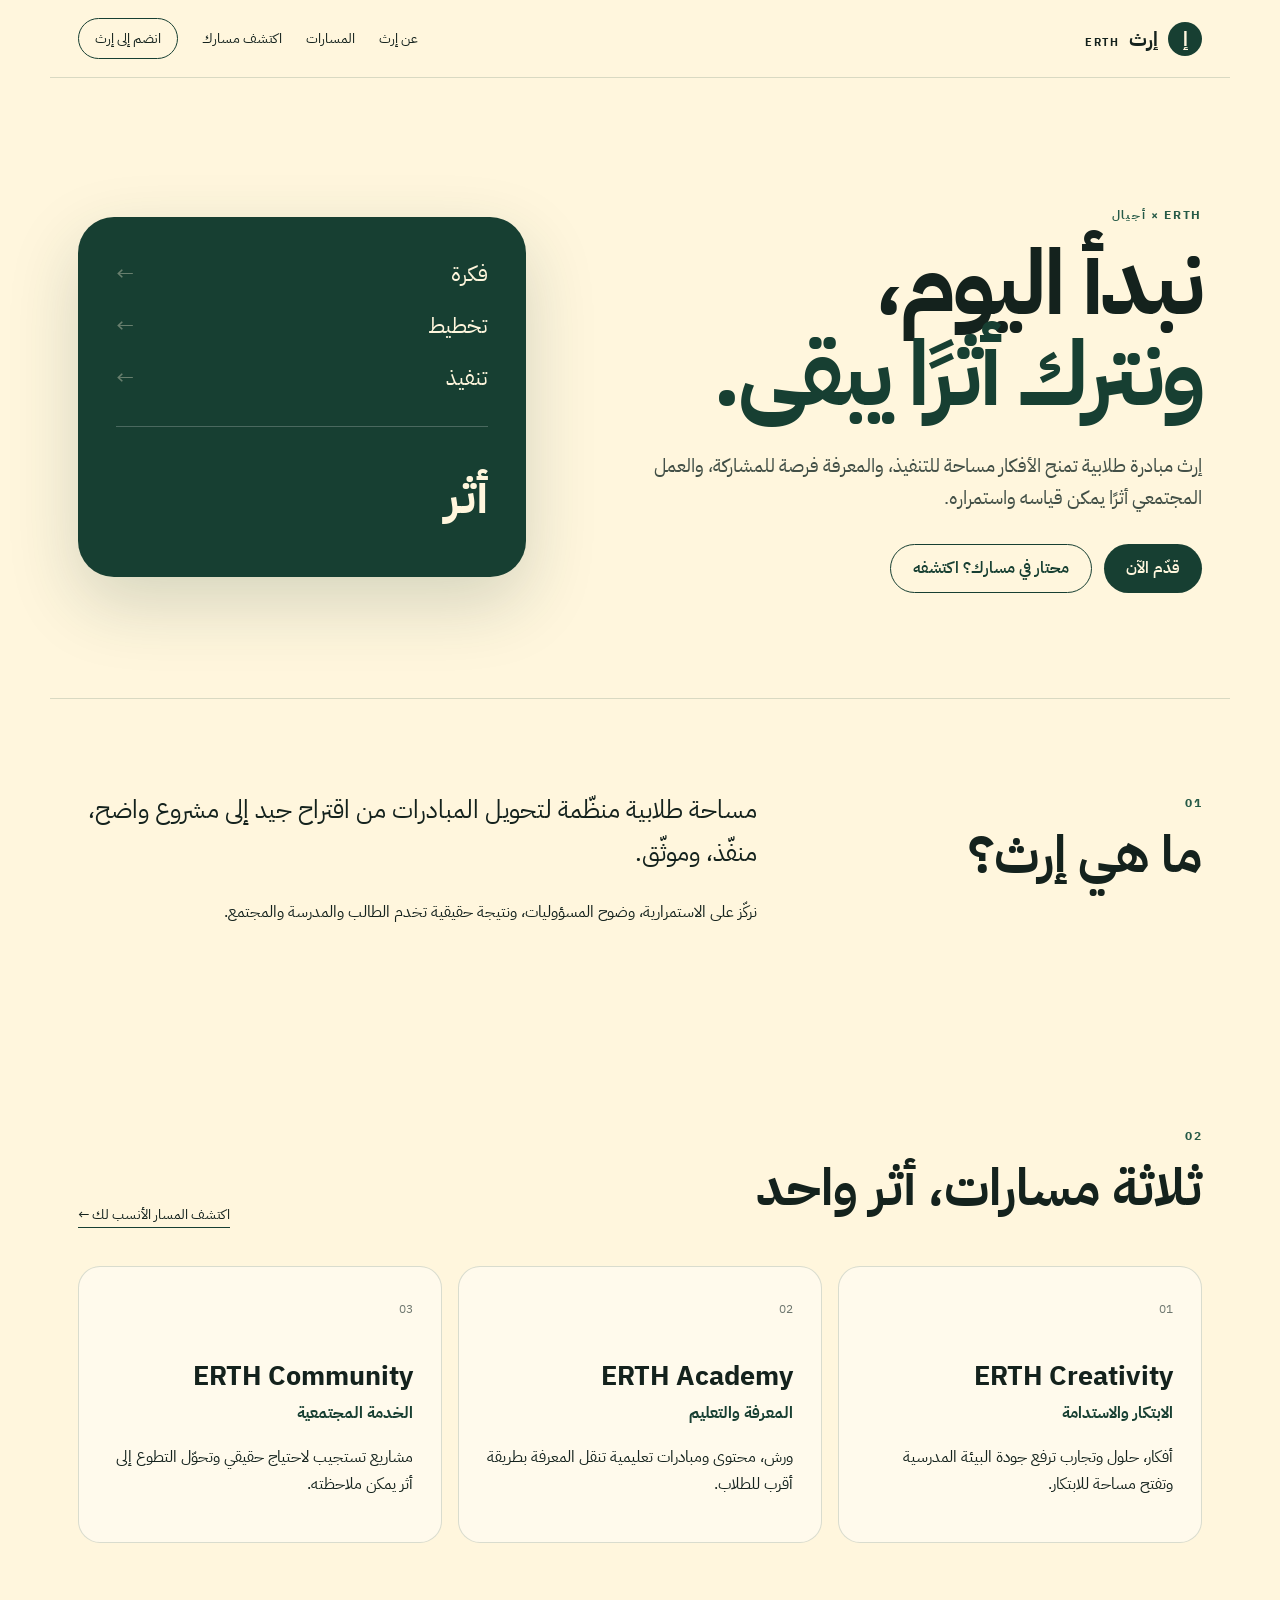
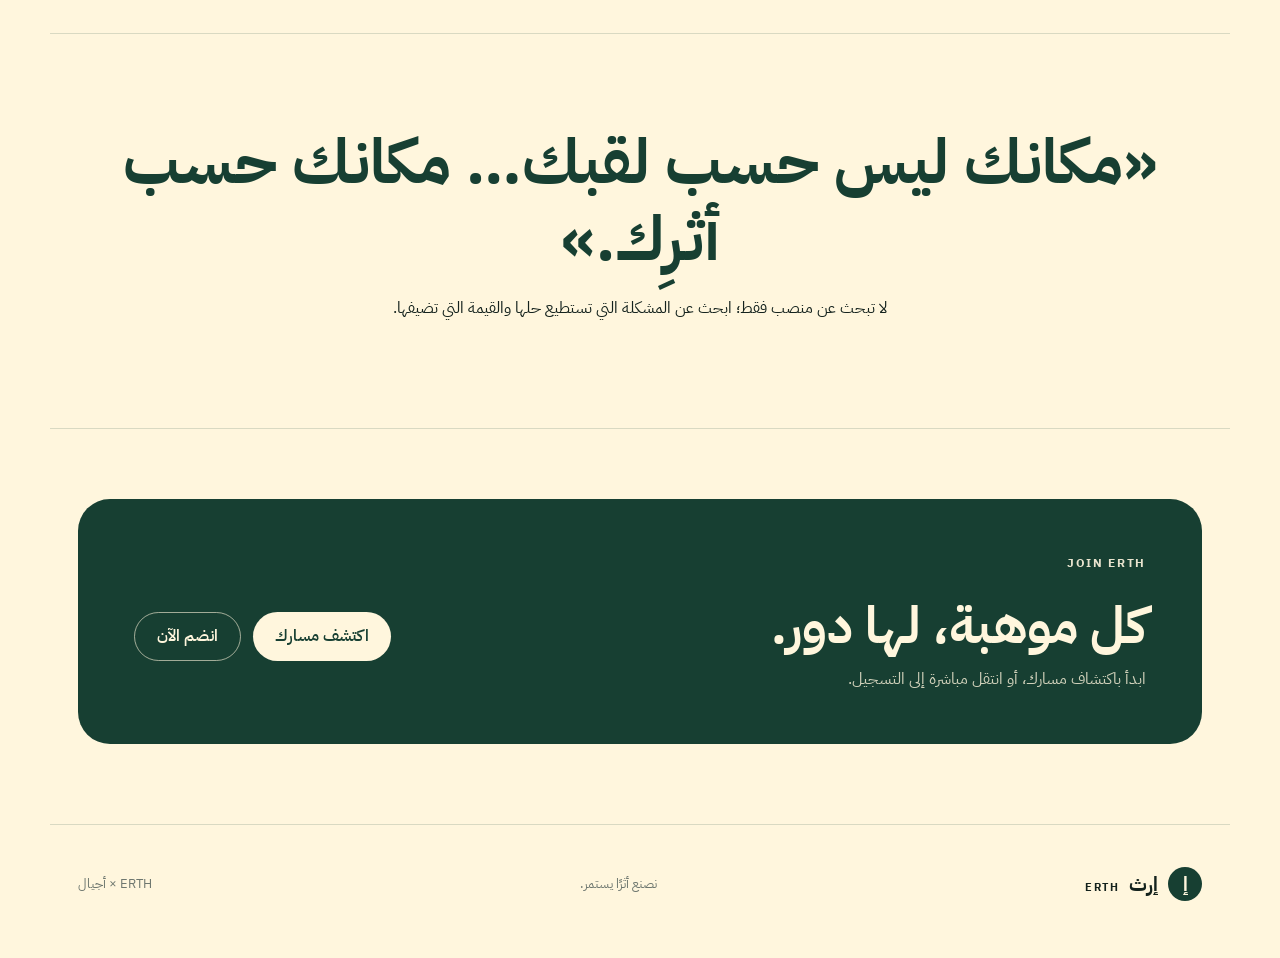
==== index.html @ 84586fab "Add files via upload" ====
<!doctype html>
<html lang="ar" dir="rtl">
<head>
  <meta charset="utf-8" />
  <meta name="viewport" content="width=device-width,initial-scale=1" />
  <meta name="theme-color" content="#173f32" />
  <title>إرث | ERTH</title>
  <meta name="description" content="إرث مبادرة طلابية تحوّل الأفكار والمعرفة والعمل المجتمعي إلى أثر يبقى." />
  <link rel="stylesheet" href="/styles.css" />
</head>
<body>
<header class="site-header">
  <a class="brand" href="/" aria-label="إرث الرئيسية"><span class="brand-mark">إ</span><span>إرث <b>ERTH</b></span></a>
  <nav><a href="#about">عن إرث</a><a href="#tracks">المسارات</a><a href="/discover-role">اكتشف مسارك</a><a class="nav-cta" href="/join">انضم إلى إرث</a></nav>
</header>
<main>
  <section class="hero">
    <div class="hero-copy">
      <span class="eyebrow">ERTH × أجيال</span>
      <h1>نبدأ اليوم،<br><em>ونترك أثرًا يبقى.</em></h1>
      <p>إرث مبادرة طلابية تمنح الأفكار مساحة للتنفيذ، والمعرفة فرصة للمشاركة، والعمل المجتمعي أثرًا يمكن قياسه واستمراره.</p>
      <div class="actions"><a class="btn primary" href="/join">قدّم الآن</a><a class="btn secondary" href="/discover-role">محتار في مسارك؟ اكتشفه</a></div>
    </div>
    <div class="hero-card" aria-label="فكرة إلى أثر">
      <span>فكرة</span><span>←</span><span>تخطيط</span><span>←</span><span>تنفيذ</span><span>←</span><strong>أثر</strong>
    </div>
  </section>

  <section id="about" class="section split">
    <div><span class="section-no">01</span><h2>ما هي إرث؟</h2></div>
    <div><p class="lead">مساحة طلابية منظّمة لتحويل المبادرات من اقتراح جيد إلى مشروع واضح، منفّذ، وموثّق.</p><p>نركّز على الاستمرارية، وضوح المسؤوليات، ونتيجة حقيقية تخدم الطالب والمدرسة والمجتمع.</p></div>
  </section>

  <section id="tracks" class="section">
    <div class="section-head"><div><span class="section-no">02</span><h2>ثلاثة مسارات، أثر واحد</h2></div><a class="text-link" href="/discover-role">اكتشف المسار الأنسب لك ←</a></div>
    <div class="track-grid">
      <article class="track-card"><span class="track-code">01</span><h3>ERTH Creativity</h3><p class="ar-title">الابتكار والاستدامة</p><p>أفكار، حلول وتجارب ترفع جودة البيئة المدرسية وتفتح مساحة للابتكار.</p></article>
      <article class="track-card"><span class="track-code">02</span><h3>ERTH Academy</h3><p class="ar-title">المعرفة والتعليم</p><p>ورش، محتوى ومبادرات تعليمية تنقل المعرفة بطريقة أقرب للطلاب.</p></article>
      <article class="track-card"><span class="track-code">03</span><h3>ERTH Community</h3><p class="ar-title">الخدمة المجتمعية</p><p>مشاريع تستجيب لاحتياج حقيقي وتحوّل التطوع إلى أثر يمكن ملاحظته.</p></article>
    </div>
  </section>

  <section class="section quote-section"><blockquote>«مكانك ليس حسب لقبك… مكانك حسب أثرِك.»</blockquote><p>لا تبحث عن منصب فقط؛ ابحث عن المشكلة التي تستطيع حلها والقيمة التي تضيفها.</p></section>

  <section class="cta-band"><div><span class="eyebrow light">JOIN ERTH</span><h2>كل موهبة، لها دور.</h2><p>ابدأ باكتشاف مسارك، أو انتقل مباشرة إلى التسجيل.</p></div><div class="actions"><a class="btn cream" href="/discover-role">اكتشف مسارك</a><a class="btn outline-light" href="/join">انضم الآن</a></div></section>
</main>
<footer><div class="brand footer-brand"><span class="brand-mark">إ</span><span>إرث <b>ERTH</b></span></div><p>نصنع أثرًا يستمر.</p><span>ERTH × أجيال</span></footer>
</body>
</html>
---- styles.css ----
@import url('https://fonts.googleapis.com/css2?family=IBM+Plex+Sans+Arabic:wght@400;500;600;700&display=swap');
:root{--green:#173f32;--green2:#265a47;--cream:#fff6dd;--ink:#14221d;--muted:#6e776f;--line:rgba(23,63,50,.16);--white:#fffdf8;--radius:22px}
*{box-sizing:border-box}html{scroll-behavior:smooth}body{margin:0;background:var(--cream);color:var(--ink);font-family:'IBM Plex Sans Arabic',system-ui,sans-serif;line-height:1.7}a{color:inherit;text-decoration:none}button{font:inherit}.site-header{height:78px;max-width:1180px;margin:auto;padding:0 28px;display:flex;align-items:center;justify-content:space-between;border-bottom:1px solid var(--line)}.brand{display:flex;align-items:center;gap:10px;font-size:20px;font-weight:700}.brand b{font-size:11px;letter-spacing:.16em;margin-inline-start:4px}.brand-mark{width:34px;height:34px;border-radius:50%;display:grid;place-items:center;background:var(--green);color:var(--cream);font-size:20px}.site-header nav{display:flex;gap:24px;align-items:center;font-size:14px}.site-header nav a:hover{opacity:.65}.nav-cta{border:1px solid var(--green);padding:8px 16px;border-radius:999px}.hero{max-width:1180px;margin:auto;min-height:620px;padding:88px 28px 70px;display:grid;grid-template-columns:1.15fr .85fr;gap:70px;align-items:center}.eyebrow{display:inline-block;font-size:12px;font-weight:700;letter-spacing:.14em;color:var(--green2);margin-bottom:14px}.eyebrow.light,.section-no.light{color:#e9e4cf}.hero h1,.page-hero h1,.quiz-intro h1,.results h1{font-size:clamp(48px,7vw,92px);line-height:1.02;margin:0 0 28px;letter-spacing:-.035em}.hero h1 em{font-style:normal;color:var(--green)}.hero-copy>p{max-width:650px;font-size:19px;color:#435047}.actions{display:flex;gap:12px;flex-wrap:wrap;margin-top:30px}.btn{border:0;display:inline-flex;justify-content:center;align-items:center;min-height:46px;padding:10px 22px;border-radius:999px;cursor:pointer;font-weight:600;transition:.2s}.btn:hover{transform:translateY(-1px)}.primary{background:var(--green);color:var(--cream)}.secondary{background:transparent;color:var(--green);border:1px solid var(--green)}.cream{background:var(--cream);color:var(--green)}.outline-light{border:1px solid rgba(255,246,221,.6);color:var(--cream)}.ghost{background:transparent;border:1px solid var(--line);color:var(--ink)}.dark-text{color:var(--green)}.hero-card{min-height:360px;background:var(--green);color:var(--cream);border-radius:36px;padding:38px;display:grid;grid-template-columns:1fr auto;gap:14px 20px;align-items:center;font-size:22px;box-shadow:0 26px 70px rgba(23,63,50,.18)}.hero-card span:nth-child(even){opacity:.35}.hero-card strong{font-size:48px;grid-column:1/-1;border-top:1px solid rgba(255,255,255,.22);padding-top:30px;margin-top:16px}.section{max-width:1180px;margin:auto;padding:90px 28px}.split{display:grid;grid-template-columns:.7fr 1.3fr;gap:80px;border-top:1px solid var(--line)}.section-no{font-size:12px;color:var(--green2);font-weight:700;letter-spacing:.12em}.section h2,.cta-band h2,.join-panel h2,.process h2{font-size:clamp(32px,4vw,54px);line-height:1.15;margin:10px 0}.lead{font-size:25px;margin-top:0}.section-head{display:flex;align-items:end;justify-content:space-between;gap:20px}.text-link{font-size:14px;border-bottom:1px solid var(--green)}.track-grid{display:grid;grid-template-columns:repeat(3,1fr);gap:16px;margin-top:38px}.track-card{background:rgba(255,255,255,.45);border:1px solid var(--line);border-radius:var(--radius);padding:28px;min-height:270px}.track-code{font-size:12px;color:var(--muted)}.track-card h3{font-size:27px;margin:32px 0 0}.ar-title{font-weight:700;color:var(--green);margin-top:0}.quote-section{text-align:center;border-top:1px solid var(--line);border-bottom:1px solid var(--line)}blockquote{font-size:clamp(32px,5vw,62px);line-height:1.25;margin:0;color:var(--green);font-weight:700}.cta-band{max-width:1124px;margin:70px auto;border-radius:32px;background:var(--green);color:var(--cream);padding:50px 56px;display:flex;justify-content:space-between;align-items:center;gap:30px}.cta-band p{margin:0;opacity:.8}footer{max-width:1180px;margin:80px auto 0;padding:35px 28px 50px;border-top:1px solid var(--line);display:flex;align-items:center;justify-content:space-between;gap:20px;color:var(--muted);font-size:13px}.footer-brand{color:var(--ink)}.page-shell,.quiz-shell{max-width:1180px;margin:auto;padding:60px 28px 40px}.page-hero.compact{max-width:820px;padding:40px 0 70px}.page-hero.compact h1{font-size:clamp(52px,7vw,86px)}.page-hero p,.quiz-intro p{font-size:19px;color:#4a554e;max-width:720px}.join-grid{display:grid;grid-template-columns:1fr 1fr;gap:18px}.join-panel{border:1px solid var(--line);border-radius:28px;padding:36px;background:rgba(255,255,255,.42);min-height:340px}.join-panel.dark{background:var(--green);color:var(--cream)}.join-panel.dark p{opacity:.78}.process{margin-top:65px;border-top:1px solid var(--line);padding-top:40px}.process-row{display:flex;gap:12px;align-items:center;flex-wrap:wrap;margin-top:25px}.process-row span{border:1px solid var(--line);border-radius:999px;padding:8px 14px}.process-row i{font-style:normal;opacity:.35}.quiz-shell{max-width:900px;min-height:720px}.quiz-intro{padding:70px 0}.quiz-intro h1{font-size:clamp(52px,7vw,80px);max-width:800px}.quiz-intro .lead{font-size:28px;color:var(--green);font-weight:700}.quiz-note{margin:28px 0 10px;padding:14px 18px;border:1px solid var(--line);border-radius:16px;font-size:14px;color:#4a554e}.quiz-card{background:rgba(255,255,255,.5);border:1px solid var(--line);border-radius:28px;padding:34px;margin-top:50px}.hidden{display:none!important}.quiz-top{display:flex;justify-content:space-between;color:var(--muted);font-size:13px}.progress{height:5px;background:rgba(23,63,50,.1);border-radius:999px;margin:16px 0 38px;overflow:hidden}.progress i{display:block;height:100%;background:var(--green);width:0;transition:.25s}.quiz-card h2{font-size:30px;line-height:1.35;margin-bottom:26px}.choice-list{display:grid;gap:10px}.choice{width:100%;text-align:right;background:transparent;border:1px solid var(--line);border-radius:16px;padding:15px 18px;cursor:pointer;color:var(--ink)}.choice:hover,.choice.selected{border-color:var(--green);background:rgba(23,63,50,.06)}.choice.selected:before{content:'✓';margin-left:10px;color:var(--green);font-weight:700}.quiz-nav{display:flex;justify-content:space-between;margin-top:28px}.quiz-nav .btn:disabled{opacity:.35;cursor:not-allowed;transform:none}.micro{font-size:12px;color:var(--muted);text-align:center;margin:18px 0 0}.results{padding:50px 0}.results>p{color:var(--muted)}.top-result{margin-top:28px;border-radius:26px;background:var(--green);color:var(--cream);padding:30px 34px;display:flex;align-items:center;justify-content:space-between;gap:25px}.top-result.track{background:#285e4a}.top-result span{font-size:12px;opacity:.7}.top-result h2{font-size:32px;margin:3px 0}.top-result p{margin:0;opacity:.8}.top-result strong{font-size:54px;direction:ltr}.result-grid{display:grid;grid-template-columns:1fr 1fr;gap:18px;margin-top:18px}.result-grid section{border:1px solid var(--line);border-radius:24px;padding:28px;background:rgba(255,255,255,.42)}.bars{display:grid;gap:17px}.bar-head{display:flex;justify-content:space-between;font-size:13px;gap:10px}.bar-track{height:7px;background:rgba(23,63,50,.1);border-radius:999px;overflow:hidden;margin-top:5px}.bar-fill{height:100%;background:var(--green);border-radius:999px}.result-actions{justify-content:center;margin-top:34px}
@media(max-width:780px){.site-header{height:auto;padding:16px 20px}.site-header nav{gap:12px}.site-header nav a:not(.nav-cta){display:none}.hero{grid-template-columns:1fr;min-height:auto;padding-top:60px}.hero-card{min-height:280px}.split{grid-template-columns:1fr;gap:18px}.track-grid,.join-grid,.result-grid{grid-template-columns:1fr}.section-head,.cta-band{align-items:flex-start;flex-direction:column}.cta-band{margin:40px 18px;padding:35px 28px}.site-header,.hero,.section,.page-shell,.quiz-shell,footer{padding-inline:20px}.hero h1,.page-hero h1,.quiz-intro h1,.results h1{font-size:48px}.top-result{align-items:flex-start}.top-result strong{font-size:42px}.process-row i{display:none}footer{align-items:flex-start;flex-direction:column}}
.name-step{margin-top:30px;max-width:620px;border:1px solid var(--line);border-radius:22px;padding:24px;background:rgba(255,255,255,.42)}
.name-step label{display:block;font-weight:700;color:var(--green);margin-bottom:8px}
.name-step input{width:100%;min-height:54px;border:1px solid var(--line);background:var(--white);border-radius:14px;padding:12px 15px;font:inherit;color:var(--ink);outline:none;transition:.2s}
.name-step input:focus{border-color:var(--green);box-shadow:0 0 0 3px rgba(23,63,50,.08)}
.name-step .btn{margin-top:14px;min-width:180px}
.field-help,.field-error{font-size:12px;margin:8px 2px 0;color:var(--muted)}
.field-error{color:#9a352f;font-weight:600}
.quiz-name{font-size:13px;color:var(--muted);margin:0 0 8px}.quiz-name strong{color:var(--green)}
.result-tip{margin-top:18px;padding:20px 24px;border:1px solid var(--line);border-radius:20px;background:rgba(255,255,255,.42)}
.result-tip p{margin:5px 0 0;color:var(--muted)}
@media(max-width:780px){.name-step{padding:19px}.name-step .btn{width:100%}.quiz-name{margin-top:-8px}.result-tip{padding:18px}}
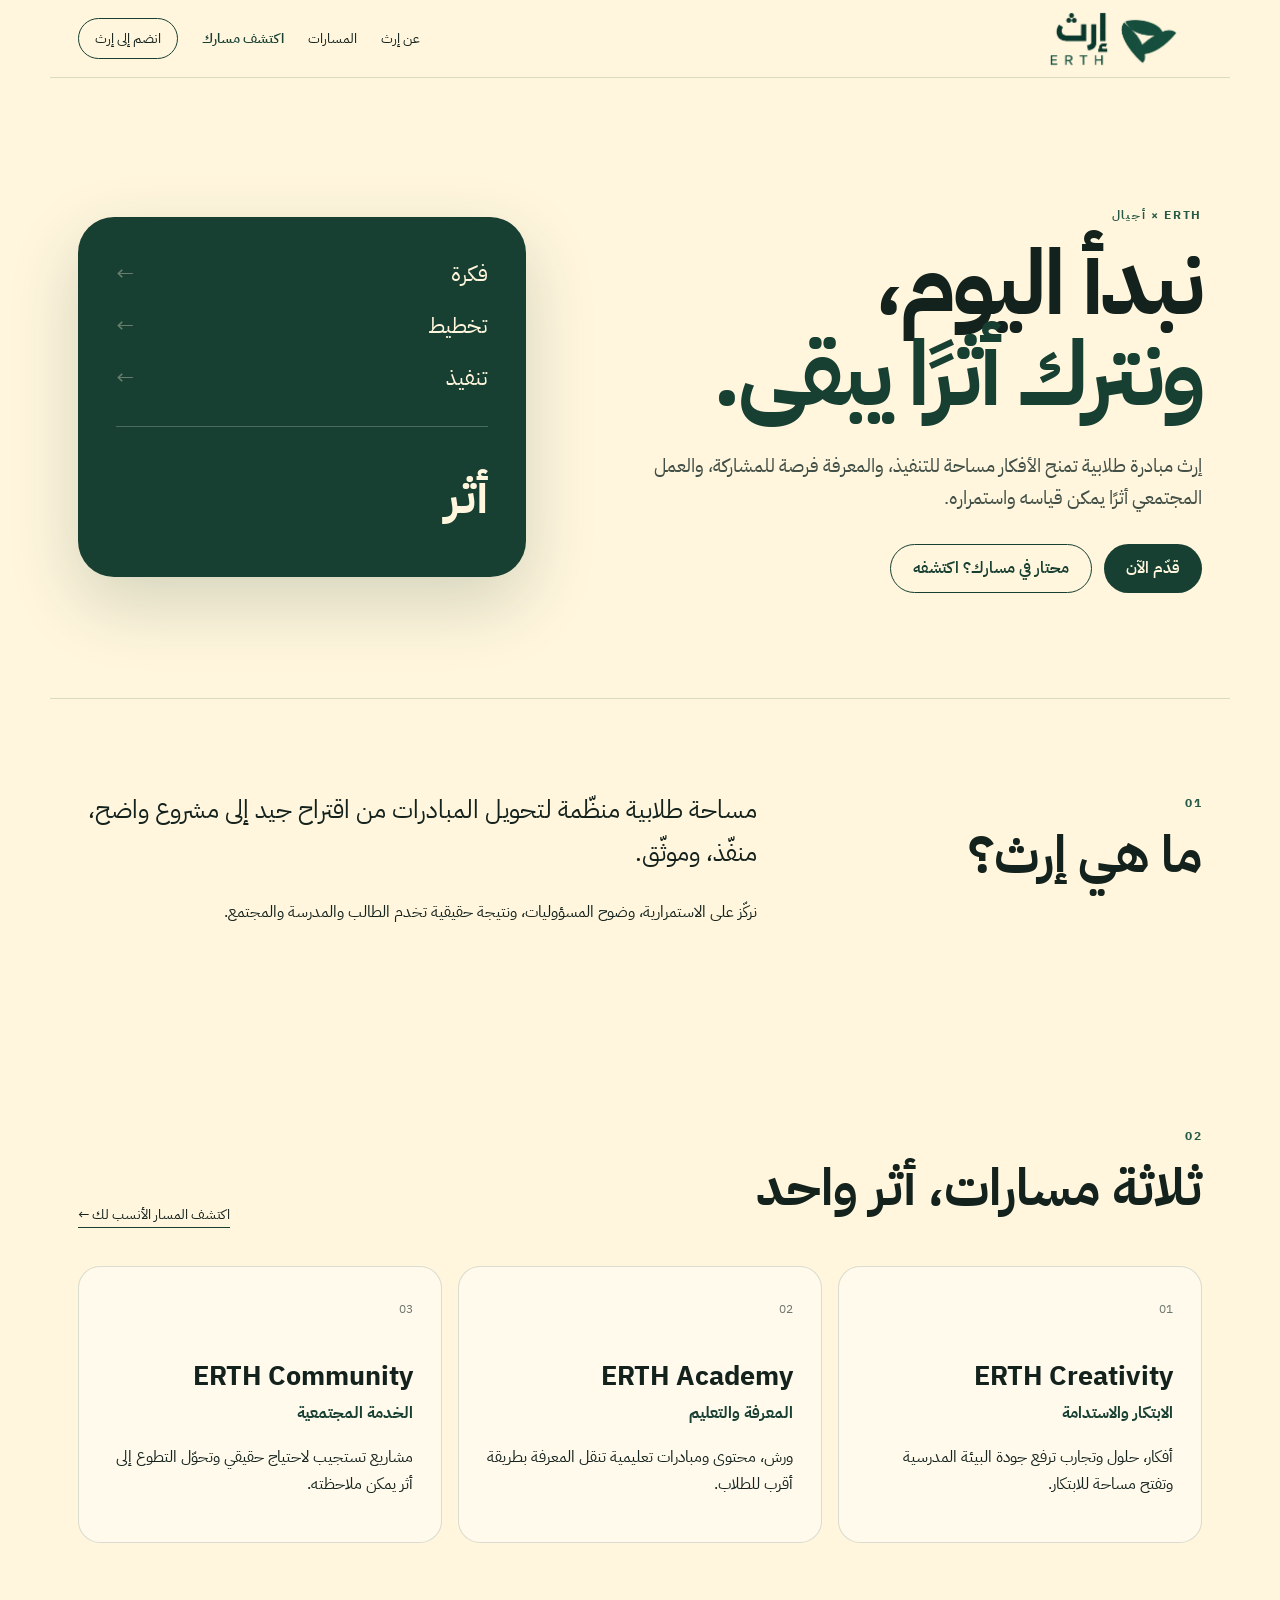
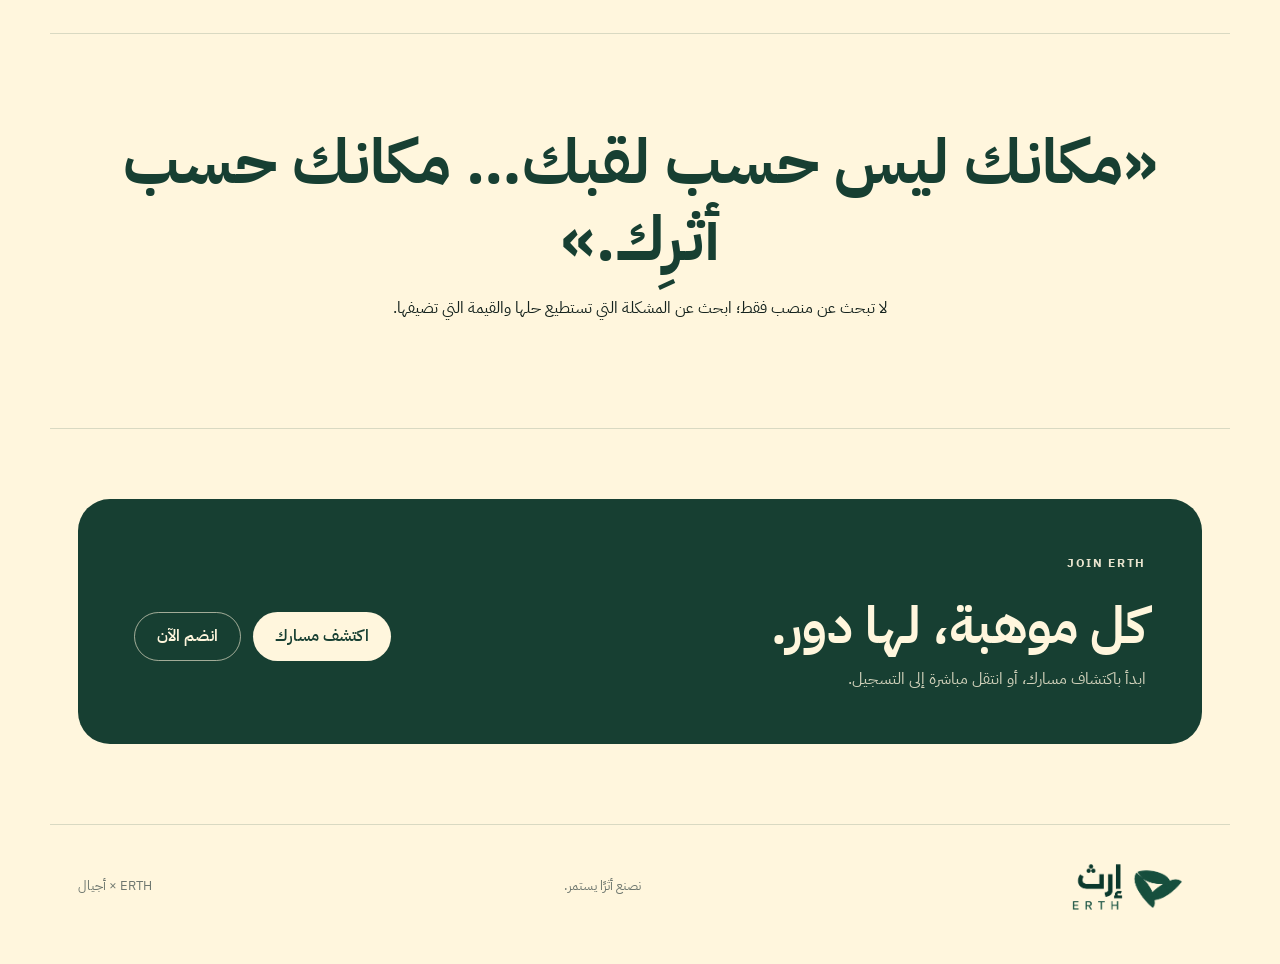
==== commit ecfa7596: "Add files via upload" ====
--- a/index.html
+++ b/index.html
@@ -10,8 +10,8 @@
 </head>
 <body>
 <header class="site-header">
-  <a class="brand" href="/" aria-label="إرث الرئيسية"><span class="brand-mark">إ</span><span>إرث <b>ERTH</b></span></a>
-  <nav><a href="#about">عن إرث</a><a href="#tracks">المسارات</a><a href="/discover-role">اكتشف مسارك</a><a class="nav-cta" href="/join">انضم إلى إرث</a></nav>
+  <a class="brand" href="/" aria-label="إرث الرئيسية"><img class="brand-logo" src="/erth-logo.png" alt="إرث | ERTH"></a>
+  <nav><a href="#about">عن إرث</a><a href="#tracks">المسارات</a><a class="nav-discover" href="/discover-role">اكتشف مسارك</a><a class="nav-cta" href="/join">انضم إلى إرث</a></nav>
 </header>
 <main>
   <section class="hero">
@@ -44,6 +44,6 @@
 
   <section class="cta-band"><div><span class="eyebrow light">JOIN ERTH</span><h2>كل موهبة، لها دور.</h2><p>ابدأ باكتشاف مسارك، أو انتقل مباشرة إلى التسجيل.</p></div><div class="actions"><a class="btn cream" href="/discover-role">اكتشف مسارك</a><a class="btn outline-light" href="/join">انضم الآن</a></div></section>
 </main>
-<footer><div class="brand footer-brand"><span class="brand-mark">إ</span><span>إرث <b>ERTH</b></span></div><p>نصنع أثرًا يستمر.</p><span>ERTH × أجيال</span></footer>
+<footer><div class="brand footer-brand"><img class="brand-logo footer-logo" src="/erth-logo.png" alt="إرث | ERTH"></div><p>نصنع أثرًا يستمر.</p><span>ERTH × أجيال</span></footer>
 </body>
 </html>
--- a/styles.css
+++ b/styles.css
@@ -1,7 +1,7 @@
 @import url('https://fonts.googleapis.com/css2?family=IBM+Plex+Sans+Arabic:wght@400;500;600;700&display=swap');
 :root{--green:#173f32;--green2:#265a47;--cream:#fff6dd;--ink:#14221d;--muted:#6e776f;--line:rgba(23,63,50,.16);--white:#fffdf8;--radius:22px}
-*{box-sizing:border-box}html{scroll-behavior:smooth}body{margin:0;background:var(--cream);color:var(--ink);font-family:'IBM Plex Sans Arabic',system-ui,sans-serif;line-height:1.7}a{color:inherit;text-decoration:none}button{font:inherit}.site-header{height:78px;max-width:1180px;margin:auto;padding:0 28px;display:flex;align-items:center;justify-content:space-between;border-bottom:1px solid var(--line)}.brand{display:flex;align-items:center;gap:10px;font-size:20px;font-weight:700}.brand b{font-size:11px;letter-spacing:.16em;margin-inline-start:4px}.brand-mark{width:34px;height:34px;border-radius:50%;display:grid;place-items:center;background:var(--green);color:var(--cream);font-size:20px}.site-header nav{display:flex;gap:24px;align-items:center;font-size:14px}.site-header nav a:hover{opacity:.65}.nav-cta{border:1px solid var(--green);padding:8px 16px;border-radius:999px}.hero{max-width:1180px;margin:auto;min-height:620px;padding:88px 28px 70px;display:grid;grid-template-columns:1.15fr .85fr;gap:70px;align-items:center}.eyebrow{display:inline-block;font-size:12px;font-weight:700;letter-spacing:.14em;color:var(--green2);margin-bottom:14px}.eyebrow.light,.section-no.light{color:#e9e4cf}.hero h1,.page-hero h1,.quiz-intro h1,.results h1{font-size:clamp(48px,7vw,92px);line-height:1.02;margin:0 0 28px;letter-spacing:-.035em}.hero h1 em{font-style:normal;color:var(--green)}.hero-copy>p{max-width:650px;font-size:19px;color:#435047}.actions{display:flex;gap:12px;flex-wrap:wrap;margin-top:30px}.btn{border:0;display:inline-flex;justify-content:center;align-items:center;min-height:46px;padding:10px 22px;border-radius:999px;cursor:pointer;font-weight:600;transition:.2s}.btn:hover{transform:translateY(-1px)}.primary{background:var(--green);color:var(--cream)}.secondary{background:transparent;color:var(--green);border:1px solid var(--green)}.cream{background:var(--cream);color:var(--green)}.outline-light{border:1px solid rgba(255,246,221,.6);color:var(--cream)}.ghost{background:transparent;border:1px solid var(--line);color:var(--ink)}.dark-text{color:var(--green)}.hero-card{min-height:360px;background:var(--green);color:var(--cream);border-radius:36px;padding:38px;display:grid;grid-template-columns:1fr auto;gap:14px 20px;align-items:center;font-size:22px;box-shadow:0 26px 70px rgba(23,63,50,.18)}.hero-card span:nth-child(even){opacity:.35}.hero-card strong{font-size:48px;grid-column:1/-1;border-top:1px solid rgba(255,255,255,.22);padding-top:30px;margin-top:16px}.section{max-width:1180px;margin:auto;padding:90px 28px}.split{display:grid;grid-template-columns:.7fr 1.3fr;gap:80px;border-top:1px solid var(--line)}.section-no{font-size:12px;color:var(--green2);font-weight:700;letter-spacing:.12em}.section h2,.cta-band h2,.join-panel h2,.process h2{font-size:clamp(32px,4vw,54px);line-height:1.15;margin:10px 0}.lead{font-size:25px;margin-top:0}.section-head{display:flex;align-items:end;justify-content:space-between;gap:20px}.text-link{font-size:14px;border-bottom:1px solid var(--green)}.track-grid{display:grid;grid-template-columns:repeat(3,1fr);gap:16px;margin-top:38px}.track-card{background:rgba(255,255,255,.45);border:1px solid var(--line);border-radius:var(--radius);padding:28px;min-height:270px}.track-code{font-size:12px;color:var(--muted)}.track-card h3{font-size:27px;margin:32px 0 0}.ar-title{font-weight:700;color:var(--green);margin-top:0}.quote-section{text-align:center;border-top:1px solid var(--line);border-bottom:1px solid var(--line)}blockquote{font-size:clamp(32px,5vw,62px);line-height:1.25;margin:0;color:var(--green);font-weight:700}.cta-band{max-width:1124px;margin:70px auto;border-radius:32px;background:var(--green);color:var(--cream);padding:50px 56px;display:flex;justify-content:space-between;align-items:center;gap:30px}.cta-band p{margin:0;opacity:.8}footer{max-width:1180px;margin:80px auto 0;padding:35px 28px 50px;border-top:1px solid var(--line);display:flex;align-items:center;justify-content:space-between;gap:20px;color:var(--muted);font-size:13px}.footer-brand{color:var(--ink)}.page-shell,.quiz-shell{max-width:1180px;margin:auto;padding:60px 28px 40px}.page-hero.compact{max-width:820px;padding:40px 0 70px}.page-hero.compact h1{font-size:clamp(52px,7vw,86px)}.page-hero p,.quiz-intro p{font-size:19px;color:#4a554e;max-width:720px}.join-grid{display:grid;grid-template-columns:1fr 1fr;gap:18px}.join-panel{border:1px solid var(--line);border-radius:28px;padding:36px;background:rgba(255,255,255,.42);min-height:340px}.join-panel.dark{background:var(--green);color:var(--cream)}.join-panel.dark p{opacity:.78}.process{margin-top:65px;border-top:1px solid var(--line);padding-top:40px}.process-row{display:flex;gap:12px;align-items:center;flex-wrap:wrap;margin-top:25px}.process-row span{border:1px solid var(--line);border-radius:999px;padding:8px 14px}.process-row i{font-style:normal;opacity:.35}.quiz-shell{max-width:900px;min-height:720px}.quiz-intro{padding:70px 0}.quiz-intro h1{font-size:clamp(52px,7vw,80px);max-width:800px}.quiz-intro .lead{font-size:28px;color:var(--green);font-weight:700}.quiz-note{margin:28px 0 10px;padding:14px 18px;border:1px solid var(--line);border-radius:16px;font-size:14px;color:#4a554e}.quiz-card{background:rgba(255,255,255,.5);border:1px solid var(--line);border-radius:28px;padding:34px;margin-top:50px}.hidden{display:none!important}.quiz-top{display:flex;justify-content:space-between;color:var(--muted);font-size:13px}.progress{height:5px;background:rgba(23,63,50,.1);border-radius:999px;margin:16px 0 38px;overflow:hidden}.progress i{display:block;height:100%;background:var(--green);width:0;transition:.25s}.quiz-card h2{font-size:30px;line-height:1.35;margin-bottom:26px}.choice-list{display:grid;gap:10px}.choice{width:100%;text-align:right;background:transparent;border:1px solid var(--line);border-radius:16px;padding:15px 18px;cursor:pointer;color:var(--ink)}.choice:hover,.choice.selected{border-color:var(--green);background:rgba(23,63,50,.06)}.choice.selected:before{content:'✓';margin-left:10px;color:var(--green);font-weight:700}.quiz-nav{display:flex;justify-content:space-between;margin-top:28px}.quiz-nav .btn:disabled{opacity:.35;cursor:not-allowed;transform:none}.micro{font-size:12px;color:var(--muted);text-align:center;margin:18px 0 0}.results{padding:50px 0}.results>p{color:var(--muted)}.top-result{margin-top:28px;border-radius:26px;background:var(--green);color:var(--cream);padding:30px 34px;display:flex;align-items:center;justify-content:space-between;gap:25px}.top-result.track{background:#285e4a}.top-result span{font-size:12px;opacity:.7}.top-result h2{font-size:32px;margin:3px 0}.top-result p{margin:0;opacity:.8}.top-result strong{font-size:54px;direction:ltr}.result-grid{display:grid;grid-template-columns:1fr 1fr;gap:18px;margin-top:18px}.result-grid section{border:1px solid var(--line);border-radius:24px;padding:28px;background:rgba(255,255,255,.42)}.bars{display:grid;gap:17px}.bar-head{display:flex;justify-content:space-between;font-size:13px;gap:10px}.bar-track{height:7px;background:rgba(23,63,50,.1);border-radius:999px;overflow:hidden;margin-top:5px}.bar-fill{height:100%;background:var(--green);border-radius:999px}.result-actions{justify-content:center;margin-top:34px}
-@media(max-width:780px){.site-header{height:auto;padding:16px 20px}.site-header nav{gap:12px}.site-header nav a:not(.nav-cta){display:none}.hero{grid-template-columns:1fr;min-height:auto;padding-top:60px}.hero-card{min-height:280px}.split{grid-template-columns:1fr;gap:18px}.track-grid,.join-grid,.result-grid{grid-template-columns:1fr}.section-head,.cta-band{align-items:flex-start;flex-direction:column}.cta-band{margin:40px 18px;padding:35px 28px}.site-header,.hero,.section,.page-shell,.quiz-shell,footer{padding-inline:20px}.hero h1,.page-hero h1,.quiz-intro h1,.results h1{font-size:48px}.top-result{align-items:flex-start}.top-result strong{font-size:42px}.process-row i{display:none}footer{align-items:flex-start;flex-direction:column}}
+*{box-sizing:border-box}html{scroll-behavior:smooth}body{margin:0;background:var(--cream);color:var(--ink);font-family:'IBM Plex Sans Arabic',system-ui,sans-serif;line-height:1.7}a{color:inherit;text-decoration:none}button{font:inherit}.site-header{height:78px;max-width:1180px;margin:auto;padding:0 28px;display:flex;align-items:center;justify-content:space-between;border-bottom:1px solid var(--line)}.brand{display:flex;align-items:center}.brand-logo{display:block;width:178px;height:auto;max-height:62px;object-fit:contain}.footer-logo{width:150px;max-height:54px}.site-header nav{display:flex;gap:24px;align-items:center;font-size:14px}.site-header nav a:hover{opacity:.65}.nav-discover{font-weight:600;color:var(--green)}.nav-discover.active{border-bottom:1px solid var(--green)}.nav-cta{border:1px solid var(--green);padding:8px 16px;border-radius:999px}.hero{max-width:1180px;margin:auto;min-height:620px;padding:88px 28px 70px;display:grid;grid-template-columns:1.15fr .85fr;gap:70px;align-items:center}.eyebrow{display:inline-block;font-size:12px;font-weight:700;letter-spacing:.14em;color:var(--green2);margin-bottom:14px}.eyebrow.light,.section-no.light{color:#e9e4cf}.hero h1,.page-hero h1,.quiz-intro h1,.results h1{font-size:clamp(48px,7vw,92px);line-height:1.02;margin:0 0 28px;letter-spacing:-.035em}.hero h1 em{font-style:normal;color:var(--green)}.hero-copy>p{max-width:650px;font-size:19px;color:#435047}.actions{display:flex;gap:12px;flex-wrap:wrap;margin-top:30px}.btn{border:0;display:inline-flex;justify-content:center;align-items:center;min-height:46px;padding:10px 22px;border-radius:999px;cursor:pointer;font-weight:600;transition:.2s}.btn:hover{transform:translateY(-1px)}.primary{background:var(--green);color:var(--cream)}.secondary{background:transparent;color:var(--green);border:1px solid var(--green)}.cream{background:var(--cream);color:var(--green)}.outline-light{border:1px solid rgba(255,246,221,.6);color:var(--cream)}.ghost{background:transparent;border:1px solid var(--line);color:var(--ink)}.dark-text{color:var(--green)}.hero-card{min-height:360px;background:var(--green);color:var(--cream);border-radius:36px;padding:38px;display:grid;grid-template-columns:1fr auto;gap:14px 20px;align-items:center;font-size:22px;box-shadow:0 26px 70px rgba(23,63,50,.18)}.hero-card span:nth-child(even){opacity:.35}.hero-card strong{font-size:48px;grid-column:1/-1;border-top:1px solid rgba(255,255,255,.22);padding-top:30px;margin-top:16px}.section{max-width:1180px;margin:auto;padding:90px 28px}.split{display:grid;grid-template-columns:.7fr 1.3fr;gap:80px;border-top:1px solid var(--line)}.section-no{font-size:12px;color:var(--green2);font-weight:700;letter-spacing:.12em}.section h2,.cta-band h2,.join-panel h2,.process h2{font-size:clamp(32px,4vw,54px);line-height:1.15;margin:10px 0}.lead{font-size:25px;margin-top:0}.section-head{display:flex;align-items:end;justify-content:space-between;gap:20px}.text-link{font-size:14px;border-bottom:1px solid var(--green)}.track-grid{display:grid;grid-template-columns:repeat(3,1fr);gap:16px;margin-top:38px}.track-card{background:rgba(255,255,255,.45);border:1px solid var(--line);border-radius:var(--radius);padding:28px;min-height:270px}.track-code{font-size:12px;color:var(--muted)}.track-card h3{font-size:27px;margin:32px 0 0}.ar-title{font-weight:700;color:var(--green);margin-top:0}.quote-section{text-align:center;border-top:1px solid var(--line);border-bottom:1px solid var(--line)}blockquote{font-size:clamp(32px,5vw,62px);line-height:1.25;margin:0;color:var(--green);font-weight:700}.cta-band{max-width:1124px;margin:70px auto;border-radius:32px;background:var(--green);color:var(--cream);padding:50px 56px;display:flex;justify-content:space-between;align-items:center;gap:30px}.cta-band p{margin:0;opacity:.8}footer{max-width:1180px;margin:80px auto 0;padding:35px 28px 50px;border-top:1px solid var(--line);display:flex;align-items:center;justify-content:space-between;gap:20px;color:var(--muted);font-size:13px}.footer-brand{color:var(--ink)}.page-shell,.quiz-shell{max-width:1180px;margin:auto;padding:60px 28px 40px}.page-hero.compact{max-width:820px;padding:40px 0 70px}.page-hero.compact h1{font-size:clamp(52px,7vw,86px)}.page-hero p,.quiz-intro p{font-size:19px;color:#4a554e;max-width:720px}.join-grid{display:grid;grid-template-columns:1fr 1fr;gap:18px}.join-panel{border:1px solid var(--line);border-radius:28px;padding:36px;background:rgba(255,255,255,.42);min-height:340px}.join-panel.dark{background:var(--green);color:var(--cream)}.join-panel.dark p{opacity:.78}.process{margin-top:65px;border-top:1px solid var(--line);padding-top:40px}.process-row{display:flex;gap:12px;align-items:center;flex-wrap:wrap;margin-top:25px}.process-row span{border:1px solid var(--line);border-radius:999px;padding:8px 14px}.process-row i{font-style:normal;opacity:.35}.quiz-shell{max-width:900px;min-height:720px}.quiz-intro{padding:70px 0}.quiz-intro h1{font-size:clamp(52px,7vw,80px);max-width:800px}.quiz-intro .lead{font-size:28px;color:var(--green);font-weight:700}.quiz-note{margin:28px 0 10px;padding:14px 18px;border:1px solid var(--line);border-radius:16px;font-size:14px;color:#4a554e}.quiz-card{background:rgba(255,255,255,.5);border:1px solid var(--line);border-radius:28px;padding:34px;margin-top:50px}.hidden{display:none!important}.quiz-top{display:flex;justify-content:space-between;color:var(--muted);font-size:13px}.progress{height:5px;background:rgba(23,63,50,.1);border-radius:999px;margin:16px 0 38px;overflow:hidden}.progress i{display:block;height:100%;background:var(--green);width:0;transition:.25s}.quiz-card h2{font-size:30px;line-height:1.35;margin-bottom:26px}.choice-list{display:grid;gap:10px}.choice{width:100%;text-align:right;background:transparent;border:1px solid var(--line);border-radius:16px;padding:15px 18px;cursor:pointer;color:var(--ink)}.choice:hover,.choice.selected{border-color:var(--green);background:rgba(23,63,50,.06)}.choice.selected:before{content:'✓';margin-left:10px;color:var(--green);font-weight:700}.quiz-nav{display:flex;justify-content:space-between;margin-top:28px}.quiz-nav .btn:disabled{opacity:.35;cursor:not-allowed;transform:none}.micro{font-size:12px;color:var(--muted);text-align:center;margin:18px 0 0}.results{padding:50px 0}.results>p{color:var(--muted)}.top-result{margin-top:28px;border-radius:26px;background:var(--green);color:var(--cream);padding:30px 34px;display:flex;align-items:center;justify-content:space-between;gap:25px}.top-result.track{background:#285e4a}.top-result span{font-size:12px;opacity:.7}.top-result h2{font-size:32px;margin:3px 0}.top-result p{margin:0;opacity:.8}.top-result strong{font-size:54px;direction:ltr}.result-grid{display:grid;grid-template-columns:1fr 1fr;gap:18px;margin-top:18px}.result-grid section{border:1px solid var(--line);border-radius:24px;padding:28px;background:rgba(255,255,255,.42)}.bars{display:grid;gap:17px}.bar-head{display:flex;justify-content:space-between;font-size:13px;gap:10px}.bar-track{height:7px;background:rgba(23,63,50,.1);border-radius:999px;overflow:hidden;margin-top:5px}.bar-fill{height:100%;background:var(--green);border-radius:999px}.result-actions{justify-content:center;margin-top:34px}
+@media(max-width:780px){.site-header{height:auto;padding:12px 16px;gap:10px}.brand-logo{width:118px;max-height:46px}.site-header nav{gap:6px}.site-header nav a:not(.nav-cta):not(.nav-discover){display:none}.site-header .nav-discover,.site-header .nav-cta{font-size:11px;padding:6px 9px;border-radius:999px;white-space:nowrap}.site-header .nav-discover{border:1px solid var(--green)}.hero{grid-template-columns:1fr;min-height:auto;padding-top:60px}.hero-card{min-height:280px}.split{grid-template-columns:1fr;gap:18px}.track-grid,.join-grid,.result-grid{grid-template-columns:1fr}.section-head,.cta-band{align-items:flex-start;flex-direction:column}.cta-band{margin:40px 18px;padding:35px 28px}.site-header,.hero,.section,.page-shell,.quiz-shell,footer{padding-inline:20px}.hero h1,.page-hero h1,.quiz-intro h1,.results h1{font-size:48px}.top-result{align-items:flex-start}.top-result strong{font-size:42px}.process-row i{display:none}footer{align-items:flex-start;flex-direction:column}}
 .name-step{margin-top:30px;max-width:620px;border:1px solid var(--line);border-radius:22px;padding:24px;background:rgba(255,255,255,.42)}
 .name-step label{display:block;font-weight:700;color:var(--green);margin-bottom:8px}
 .name-step input{width:100%;min-height:54px;border:1px solid var(--line);background:var(--white);border-radius:14px;padding:12px 15px;font:inherit;color:var(--ink);outline:none;transition:.2s}
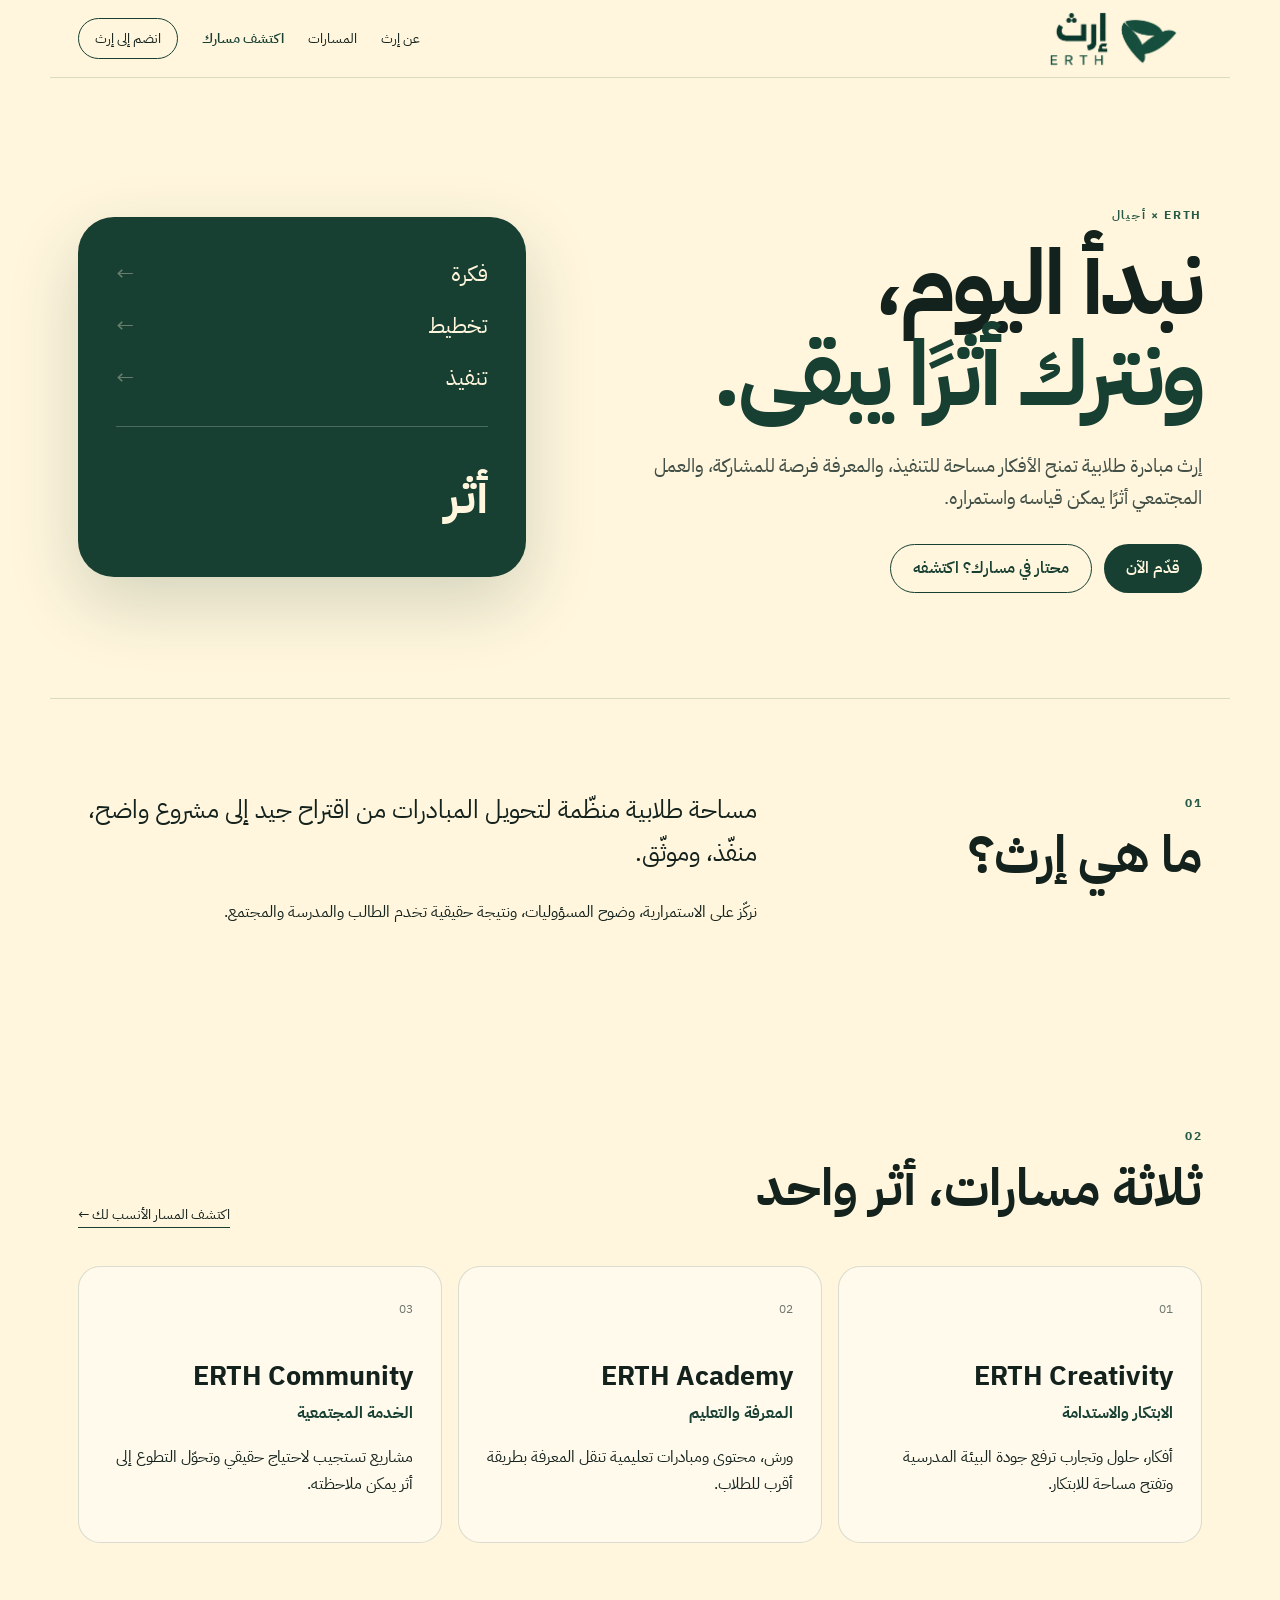
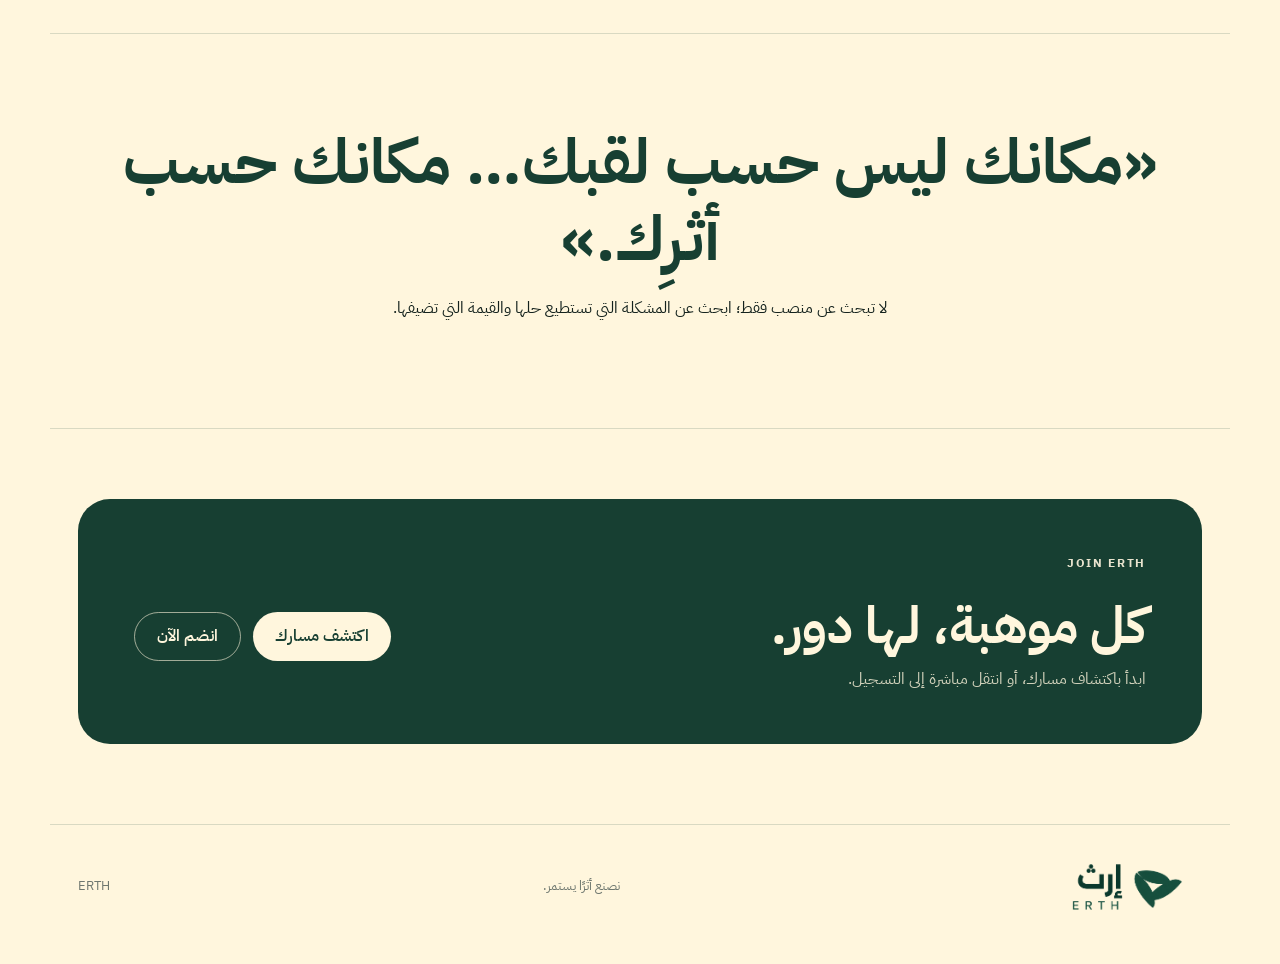
==== commit 840148f0: "Add .html extensions to navigation and links Updated links in the navigation and call-to-action sect" ====
--- a/index.html
+++ b/index.html
@@ -11,7 +11,7 @@
 <body>
 <header class="site-header">
   <a class="brand" href="/" aria-label="إرث الرئيسية"><img class="brand-logo" src="/erth-logo.png" alt="إرث | ERTH"></a>
-  <nav><a href="#about">عن إرث</a><a href="#tracks">المسارات</a><a class="nav-discover" href="/discover-role">اكتشف مسارك</a><a class="nav-cta" href="/join">انضم إلى إرث</a></nav>
+  <nav><a href="#about">عن إرث</a><a href="#tracks">المسارات</a><a class="nav-discover" href="/discover-role.html">اكتشف مسارك</a><a class="nav-cta" href="/join">انضم إلى إرث</a></nav>
 </header>
 <main>
   <section class="hero">
@@ -19,7 +19,7 @@
       <span class="eyebrow">ERTH × أجيال</span>
       <h1>نبدأ اليوم،<br><em>ونترك أثرًا يبقى.</em></h1>
       <p>إرث مبادرة طلابية تمنح الأفكار مساحة للتنفيذ، والمعرفة فرصة للمشاركة، والعمل المجتمعي أثرًا يمكن قياسه واستمراره.</p>
-      <div class="actions"><a class="btn primary" href="/join">قدّم الآن</a><a class="btn secondary" href="/discover-role">محتار في مسارك؟ اكتشفه</a></div>
+      <div class="actions"><a class="btn primary" href="/join">قدّم الآن</a><a class="btn secondary"  href="/discover-role.html">محتار في مسارك؟ اكتشفه</a></div>
     </div>
     <div class="hero-card" aria-label="فكرة إلى أثر">
       <span>فكرة</span><span>←</span><span>تخطيط</span><span>←</span><span>تنفيذ</span><span>←</span><strong>أثر</strong>
@@ -32,7 +32,7 @@
   </section>
 
   <section id="tracks" class="section">
-    <div class="section-head"><div><span class="section-no">02</span><h2>ثلاثة مسارات، أثر واحد</h2></div><a class="text-link" href="/discover-role">اكتشف المسار الأنسب لك ←</a></div>
+    <div class="section-head"><div><span class="section-no">02</span><h2>ثلاثة مسارات، أثر واحد</h2></div><a class="text-link" href="/discover-role.html">اكتشف المسار الأنسب لك ←</a></div>
     <div class="track-grid">
       <article class="track-card"><span class="track-code">01</span><h3>ERTH Creativity</h3><p class="ar-title">الابتكار والاستدامة</p><p>أفكار، حلول وتجارب ترفع جودة البيئة المدرسية وتفتح مساحة للابتكار.</p></article>
       <article class="track-card"><span class="track-code">02</span><h3>ERTH Academy</h3><p class="ar-title">المعرفة والتعليم</p><p>ورش، محتوى ومبادرات تعليمية تنقل المعرفة بطريقة أقرب للطلاب.</p></article>
@@ -42,8 +42,8 @@
 
   <section class="section quote-section"><blockquote>«مكانك ليس حسب لقبك… مكانك حسب أثرِك.»</blockquote><p>لا تبحث عن منصب فقط؛ ابحث عن المشكلة التي تستطيع حلها والقيمة التي تضيفها.</p></section>
 
-  <section class="cta-band"><div><span class="eyebrow light">JOIN ERTH</span><h2>كل موهبة، لها دور.</h2><p>ابدأ باكتشاف مسارك، أو انتقل مباشرة إلى التسجيل.</p></div><div class="actions"><a class="btn cream" href="/discover-role">اكتشف مسارك</a><a class="btn outline-light" href="/join">انضم الآن</a></div></section>
+  <section class="cta-band"><div><span class="eyebrow light">JOIN ERTH</span><h2>كل موهبة، لها دور.</h2><p>ابدأ باكتشاف مسارك، أو انتقل مباشرة إلى التسجيل.</p></div><div class="actions"><a class="btn cream" href="/discover-role.html"="/">اكتشف مسارك</a><a class="btn outline-light" href="/join">انضم الآن</a></div></section>
 </main>
-<footer><div class="brand footer-brand"><img class="brand-logo footer-logo" src="/erth-logo.png" alt="إرث | ERTH"></div><p>نصنع أثرًا يستمر.</p><span>ERTH × أجيال</span></footer>
+<footer><div class="brand footer-brand"><img class="brand-logo footer-logo" src="/erth-logo.png" alt="إرث | ERTH"></div><p>نصنع أثرًا يستمر.</p><span>ERTH  </span></footer>
 </body>
 </html>
